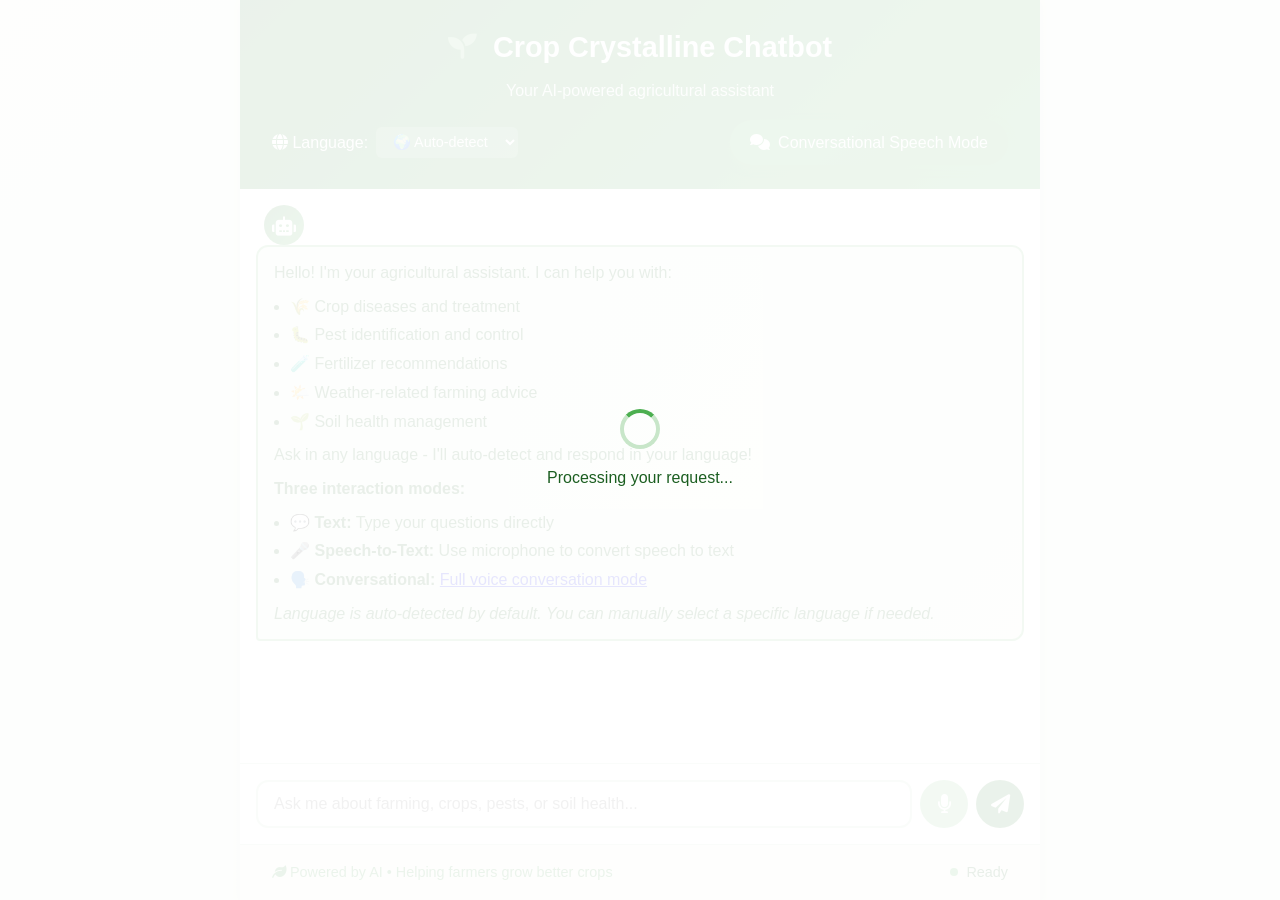
==== templates/chatbot/index.html @ 7b1a0b9f "Initial commit" ====
<!DOCTYPE html>
<html lang="en">
<head>
    <meta charset="UTF-8">
    <meta name="viewport" content="width=device-width, initial-scale=1.0">
    <title>Crop Crystalline Chatbot - AI Agricultural Assistant</title>
    <link rel="stylesheet" href="/static/css/style.css">
    <link href="https://cdnjs.cloudflare.com/ajax/libs/font-awesome/6.0.0/css/all.min.css" rel="stylesheet">
</head>
<body>
    <div class="container">
        <header class="header">
            <div class="header-content">
                <h1><i class="fas fa-seedling"></i> Crop Crystalline Chatbot</h1>
                <p>Your AI-powered agricultural assistant</p>
                <div class="header-controls">
                    <div class="language-selector">
                        <label for="language-select">
                            <i class="fas fa-globe"></i> Language:
                        </label>
                        <select id="language-select">
                            <option value="auto" selected>🌍 Auto-detect</option>
                            <option value="en-US">English</option>
                            <option value="hi-IN">हिन्दी</option>
                            <option value="te-IN">తెలుగు</option>
                            <option value="pa-IN">ਪੰਜਾਬੀ</option>
                            <option value="ta-IN">தமிழ்</option>
                            <option value="bn-IN">বাংলা</option>
                            <option value="mr-IN">मराठी</option>
                            <option value="gu-IN">ગુજরાતી</option>
                            <option value="kn-IN">ಕನ್ನಡ</option>
                            <option value="ml-IN">മലയാളം</option>
                        </select>
                    </div>
                    <div class="mode-selector">
                        <a href="/conversation-mode/" class="conversation-mode-link">
                            <i class="fas fa-comments"></i> Conversational Speech Mode
                        </a>
                    </div>
                </div>
            </div>
        </header>

        <main class="chat-container">
            <div class="chat-messages" id="chat-messages">
                <div class="welcome-message">
                    <div class="bot-message">
                        <div class="avatar bot-avatar">
                            <i class="fas fa-robot"></i>
                        </div>
                        <div class="message-content">
                            <p>Hello! I'm your agricultural assistant. I can help you with:</p>
                            <ul>
                                <li>🌾 Crop diseases and treatment</li>
                                <li>🐛 Pest identification and control</li>
                                <li>🧪 Fertilizer recommendations</li>
                                <li>🌤️ Weather-related farming advice</li>
                                <li>🌱 Soil health management</li>
                            </ul>
                            <p>Ask in any language - I'll auto-detect and respond in your language!</p>
                            <p><strong>Three interaction modes:</strong></p>
                            <ul>
                                <li>💬 <strong>Text:</strong> Type your questions directly</li>
                                <li>🎤 <strong>Speech-to-Text:</strong> Use microphone to convert speech to text</li>
                                <li>🗣️ <strong>Conversational:</strong> <a href="/conversation-mode/">Full voice conversation mode</a></li>
                            </ul>
                            <p><em>Language is auto-detected by default. You can manually select a specific language if needed.</em></p>
                        </div>
                    </div>
                </div>
            </div>

            <div class="chat-input-container">
                <div class="input-group">
                    <input 
                        type="text" 
                        id="message-input" 
                        placeholder="Ask me about farming, crops, pests, or soil health..."
                        maxlength="500"
                    >
                    <button id="voice-btn" class="voice-btn" title="Voice input">
                        <i class="fas fa-microphone"></i>
                    </button>
                    <button id="send-btn" class="send-btn" title="Send message">
                        <i class="fas fa-paper-plane"></i>
                    </button>
                </div>
                <div class="recording-indicator" id="recording-indicator" style="display: none;">
                    <div class="recording-animation">
                        <i class="fas fa-circle"></i>
                    </div>
                    <span id="recording-text">Listening... (Live transcription)</span>
                </div>
            </div>
        </main>

        <footer class="footer">
            <div class="footer-content">
                <p>
                    <i class="fas fa-leaf"></i> 
                    Powered by AI • Helping farmers grow better crops
                </p>
                <div class="status-indicator">
                    <span class="status-dot" id="status-dot"></span>
                    <span id="status-text">Ready</span>
                </div>
            </div>
        </footer>
    </div>

    <!-- Audio element for playing responses -->
    <audio id="response-audio" preload="none"></audio>

    <!-- Loading overlay -->
    <div class="loading-overlay" id="loading-overlay">
        <div class="spinner"></div>
        <p>Processing your request...</p>
    </div>

    <script src="/static/js/chatbot.js"></script>
</body>
</html>
---- static/css/style.css ----
/* Crop Crystalline Chatbot Styles */
:root {
    --primary-color: #2e7d32;
    --secondary-color: #4caf50;
    --accent-color: #81c784;
    --background-color: #f1f8e9;
    --surface-color: #ffffff;
    --text-primary: #1b5e20;
    --text-secondary: #388e3c;
    --border-color: #c8e6c9;
    --shadow: 0 2px 10px rgba(0, 0, 0, 0.1);
    --border-radius: 12px;
    --transition: all 0.3s ease;
}

* {
    margin: 0;
    padding: 0;
    box-sizing: border-box;
}

body {
    font-family: 'Segoe UI', Tahoma, Geneva, Verdana, sans-serif;
    background: linear-gradient(135deg, var(--background-color) 0%, #e8f5e8 100%);
    color: var(--text-primary);
    line-height: 1.6;
    min-height: 100vh;
}

.container {
    max-width: 800px;
    margin: 0 auto;
    height: 100vh;
    display: flex;
    flex-direction: column;
    background: var(--surface-color);
    box-shadow: var(--shadow);
}

/* Header Styles */
.header {
    background: linear-gradient(135deg, var(--primary-color) 0%, var(--secondary-color) 100%);
    color: white;
    padding: 1.5rem 2rem;
    text-align: center;
}

.header-content h1 {
    font-size: 1.8rem;
    font-weight: 600;
    margin-bottom: 0.5rem;
}

.header-content h1 i {
    margin-right: 0.5rem;
    color: var(--accent-color);
}

.header-content p {
    opacity: 0.9;
    margin-bottom: 1rem;
}

.language-selector {
    display: flex;
    align-items: center;
    justify-content: center;
    gap: 0.5rem;
}

.language-selector label {
    font-weight: 500;
}

.language-selector select {
    padding: 0.4rem 0.8rem;
    border: none;
    border-radius: 6px;
    background: rgba(255, 255, 255, 0.2);
    color: white;
    font-size: 0.9rem;
    cursor: pointer;
    transition: var(--transition);
}

.language-selector select:hover {
    background: rgba(255, 255, 255, 0.3);
}

.language-selector select option {
    background: var(--primary-color);
    color: white;
}

/* Chat Container */
.chat-container {
    flex: 1;
    display: flex;
    flex-direction: column;
    overflow: hidden;
}

.chat-messages {
    flex: 1;
    overflow-y: auto;
    padding: 1rem;
    scroll-behavior: smooth;
}

.chat-messages::-webkit-scrollbar {
    width: 6px;
}

.chat-messages::-webkit-scrollbar-track {
    background: var(--background-color);
}

.chat-messages::-webkit-scrollbar-thumb {
    background: var(--border-color);
    border-radius: 3px;
}

/* Message Styles */
.message {
    display: flex;
    margin-bottom: 1rem;
    animation: slideIn 0.3s ease-out;
}

.user-message {
    justify-content: flex-end;
}

.bot-message {
    justify-content: flex-start;
}

.avatar {
    width: 40px;
    height: 40px;
    border-radius: 50%;
    display: flex;
    align-items: center;
    justify-content: center;
    margin: 0 0.5rem;
    font-size: 1.2rem;
}

.user-avatar {
    background: linear-gradient(135deg, var(--secondary-color), var(--accent-color));
    color: white;
    order: 1;
}

.bot-avatar {
    background: linear-gradient(135deg, var(--primary-color), var(--secondary-color));
    color: white;
}

.message-content {
    max-width: 70%;
    padding: 0.8rem 1rem;
    border-radius: var(--border-radius);
    position: relative;
}

.user-message .message-content {
    background: linear-gradient(135deg, var(--secondary-color), var(--accent-color));
    color: white;
    border-bottom-right-radius: 4px;
}

.bot-message .message-content {
    background: var(--surface-color);
    border: 1px solid var(--border-color);
    border-bottom-left-radius: 4px;
}

.message-content p {
    margin-bottom: 0.5rem;
}

.message-content p:last-child {
    margin-bottom: 0;
}

.message-content ul {
    margin-left: 1rem;
    margin-bottom: 0.5rem;
}

.message-content li {
    margin-bottom: 0.2rem;
}

.welcome-message {
    margin-bottom: 2rem;
}

.welcome-message .message-content {
    max-width: 100%;
    background: linear-gradient(135deg, #e8f5e8, #f1f8e9);
    border: 2px solid var(--accent-color);
}

/* Audio Controls */
.audio-controls {
    margin-top: 0.5rem;
    display: flex;
    align-items: center;
    gap: 0.5rem;
}

.audio-btn {
    background: var(--accent-color);
    color: white;
    border: none;
    border-radius: 50%;
    width: 32px;
    height: 32px;
    display: flex;
    align-items: center;
    justify-content: center;
    cursor: pointer;
    transition: var(--transition);
}

.audio-btn:hover {
    background: var(--secondary-color);
    transform: scale(1.1);
}

/* Input Container */
.chat-input-container {
    padding: 1rem;
    background: var(--surface-color);
    border-top: 1px solid var(--border-color);
}

.input-group {
    display: flex;
    gap: 0.5rem;
    align-items: center;
}

#message-input {
    flex: 1;
    padding: 0.8rem 1rem;
    border: 2px solid var(--border-color);
    border-radius: var(--border-radius);
    font-size: 1rem;
    background: var(--surface-color);
    transition: var(--transition);
}

#message-input:focus {
    outline: none;
    border-color: var(--secondary-color);
    box-shadow: 0 0 0 3px rgba(76, 175, 80, 0.1);
}

.voice-btn, .send-btn {
    width: 48px;
    height: 48px;
    border: none;
    border-radius: 50%;
    display: flex;
    align-items: center;
    justify-content: center;
    cursor: pointer;
    transition: var(--transition);
    font-size: 1.2rem;
}

.voice-btn {
    background: var(--accent-color);
    color: white;
}

.voice-btn:hover {
    background: var(--secondary-color);
    transform: scale(1.1);
}

.voice-btn.recording {
    background: #f44336;
    animation: pulse 1s infinite;
}

.send-btn {
    background: var(--primary-color);
    color: white;
}

.send-btn:hover {
    background: var(--secondary-color);
    transform: scale(1.1);
}

.send-btn:disabled {
    background: #cccccc;
    cursor: not-allowed;
    transform: none;
}

/* Recording Indicator */
.recording-indicator {
    display: flex;
    align-items: center;
    justify-content: center;
    gap: 0.5rem;
    margin-top: 0.5rem;
    padding: 0.5rem;
    background: rgba(244, 67, 54, 0.1);
    border-radius: var(--border-radius);
    color: #f44336;
}

.recording-animation {
    animation: pulse 1s infinite;
}

/* Footer */
.footer {
    background: var(--background-color);
    padding: 1rem 2rem;
    text-align: center;
    border-top: 1px solid var(--border-color);
}

.footer-content {
    display: flex;
    justify-content: space-between;
    align-items: center;
    flex-wrap: wrap;
    gap: 1rem;
}

.footer-content p {
    color: var(--text-secondary);
    font-size: 0.9rem;
}

.status-indicator {
    display: flex;
    align-items: center;
    gap: 0.5rem;
    font-size: 0.9rem;
}

.status-dot {
    width: 8px;
    height: 8px;
    border-radius: 50%;
    background: var(--secondary-color);
    animation: pulse 2s infinite;
}

.status-dot.error {
    background: #f44336;
}

.status-dot.loading {
    background: #ff9800;
}

/* Loading Overlay */
.loading-overlay {
    position: fixed;
    top: 0;
    left: 0;
    width: 100%;
    height: 100%;
    background: rgba(255, 255, 255, 0.9);
    display: flex;
    flex-direction: column;
    align-items: center;
    justify-content: center;
    z-index: 1000;
}

.spinner {
    width: 40px;
    height: 40px;
    border: 4px solid var(--border-color);
    border-top: 4px solid var(--secondary-color);
    border-radius: 50%;
    animation: spin 1s linear infinite;
    margin-bottom: 1rem;
}

/* Animations */
@keyframes slideIn {
    from {
        opacity: 0;
        transform: translateY(20px);
    }
    to {
        opacity: 1;
        transform: translateY(0);
    }
}

@keyframes pulse {
    0%, 100% {
        opacity: 1;
        transform: scale(1);
    }
    50% {
        opacity: 0.7;
        transform: scale(1.1);
    }
}

@keyframes spin {
    0% { transform: rotate(0deg); }
    100% { transform: rotate(360deg); }
}

/* Responsive Design */
@media (max-width: 768px) {
    .container {
        height: 100vh;
        border-radius: 0;
    }
    
    .header {
        padding: 1rem;
    }
    
    .header-content h1 {
        font-size: 1.5rem;
    }
    
    .message-content {
        max-width: 85%;
    }
    
    .footer-content {
        flex-direction: column;
        gap: 0.5rem;
    }
    
    .chat-input-container {
        padding: 0.8rem;
    }
}

@media (max-width: 480px) {
    .header-content h1 {
        font-size: 1.3rem;
    }
    
    .language-selector {
        flex-direction: column;
        gap: 0.3rem;
    }
    
    .message-content {
        max-width: 90%;
    }
    
    .voice-btn, .send-btn {
        width: 44px;
        height: 44px;
    }
}

/* Header Controls Styling for New Features */
.header-controls {
    display: flex;
    flex-direction: column;
    gap: 15px;
    align-items: center;
}

@media (min-width: 768px) {
    .header-controls {
        flex-direction: row;
        justify-content: space-between;
        align-items: center;
    }
}

.mode-selector {
    display: flex;
    align-items: center;
}

.conversation-mode-link {
    background: linear-gradient(135deg, #4CAF50, #45a049);
    color: white;
    text-decoration: none;
    padding: 10px 20px;
    border-radius: 25px;
    font-weight: 500;
    transition: all 0.3s ease;
    display: inline-flex;
    align-items: center;
    gap: 8px;
    box-shadow: 0 3px 10px rgba(76, 175, 80, 0.3);
}

.conversation-mode-link:hover {
    background: linear-gradient(135deg, #45a049, #388e3c);
    transform: translateY(-2px);
    box-shadow: 0 5px 15px rgba(76, 175, 80, 0.4);
    color: white;
    text-decoration: none;
}

/* Voice Button Enhanced Styling */
.voice-btn.recording {
    background: #f44336 !important;
    animation: pulse 1.5s infinite;
}

/* Message Styling for Speech-to-Text */
.message.user-message .message-content small {
    font-style: italic;
    margin-bottom: 5px;
    display: block;
}

/* Live Transcription Styling */
.live-transcription {
    opacity: 0.8;
    border-left: 3px solid #2196F3;
    background: linear-gradient(45deg, #e3f2fd, #f5f5f5);
}

.live-transcription .message-content p {
    margin: 5px 0;
    min-height: 20px;
}

.typing-indicator {
    color: #666;
    animation: blink 1.5s infinite;
}

@keyframes blink {
    0%, 50% { opacity: 1; }
    51%, 100% { opacity: 0.3; }
}
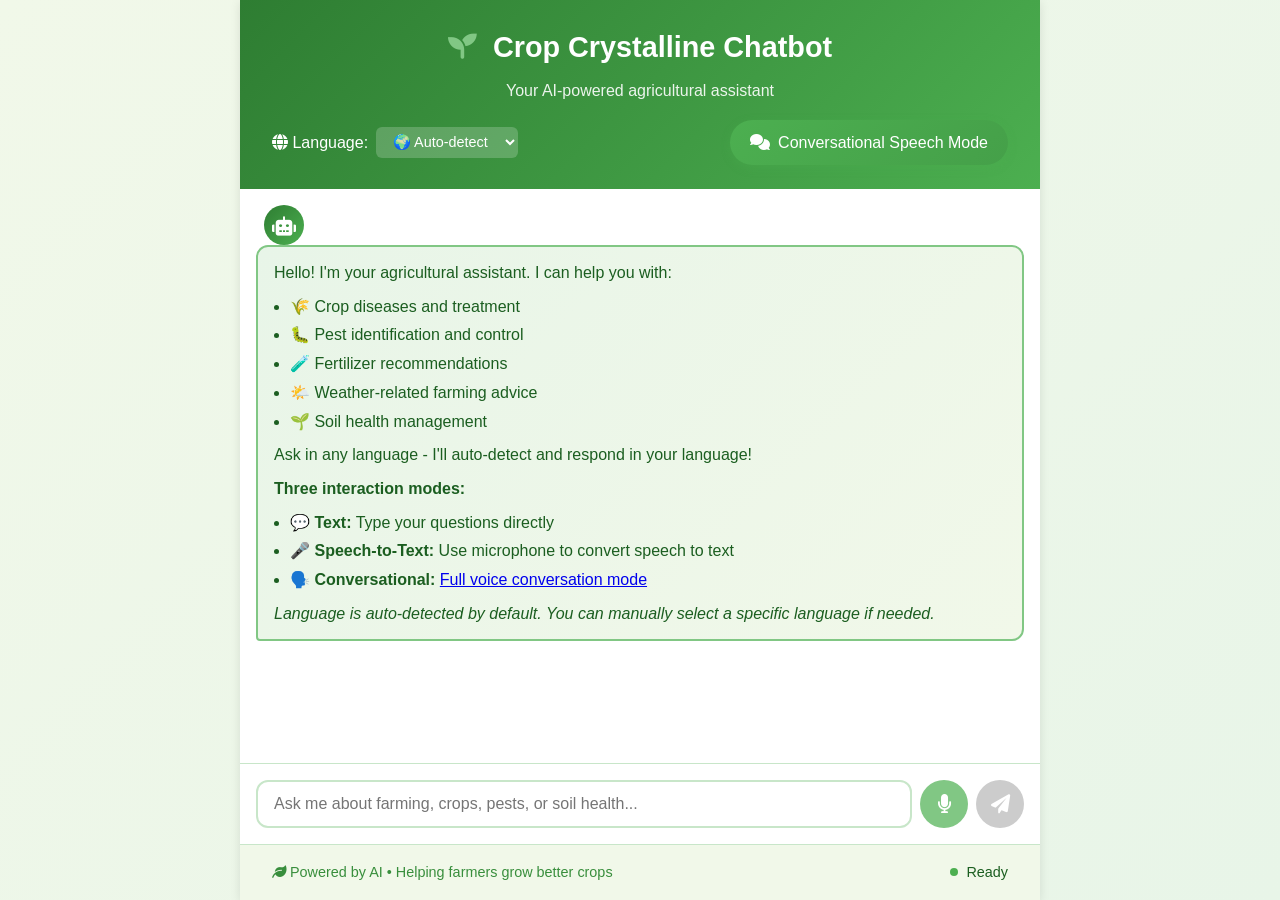
==== commit 2289bd94: "ini" ====
--- a/templates/chatbot/index.html
+++ b/templates/chatbot/index.html
@@ -4,7 +4,8 @@
     <meta charset="UTF-8">
     <meta name="viewport" content="width=device-width, initial-scale=1.0">
     <title>Crop Crystalline Chatbot - AI Agricultural Assistant</title>
-    <link rel="stylesheet" href="/static/css/style.css">
+    <link rel="icon" type="image/x-icon" href="/static/favicon.ico">
+    <link rel="stylesheet" href="/static/css/style.css?v=3">
     <link href="https://cdnjs.cloudflare.com/ajax/libs/font-awesome/6.0.0/css/all.min.css" rel="stylesheet">
 </head>
 <body>
@@ -27,7 +28,7 @@
                             <option value="ta-IN">தமிழ்</option>
                             <option value="bn-IN">বাংলা</option>
                             <option value="mr-IN">मराठी</option>
-                            <option value="gu-IN">ગુજরાતી</option>
+                            <option value="gu-IN">ગુજરાતી</option>
                             <option value="kn-IN">ಕನ್ನಡ</option>
                             <option value="ml-IN">മലയാളം</option>
                         </select>
@@ -117,7 +118,7 @@
         <p>Processing your request...</p>
     </div>
 
-    <script src="/static/js/chatbot.js"></script>
+    <script src="/static/js/chatbot.js?v=3"></script>
 </body>
 </html>
 
--- a/static/css/style.css
+++ b/static/css/style.css
@@ -372,11 +372,16 @@
     width: 100%;
     height: 100%;
     background: rgba(255, 255, 255, 0.9);
-    display: flex;
+    display: none; /* Hidden by default */
     flex-direction: column;
     align-items: center;
     justify-content: center;
     z-index: 1000;
+}
+
+/* Show loading overlay when active */
+.loading-overlay.active {
+    display: flex;
 }
 
 .spinner {
